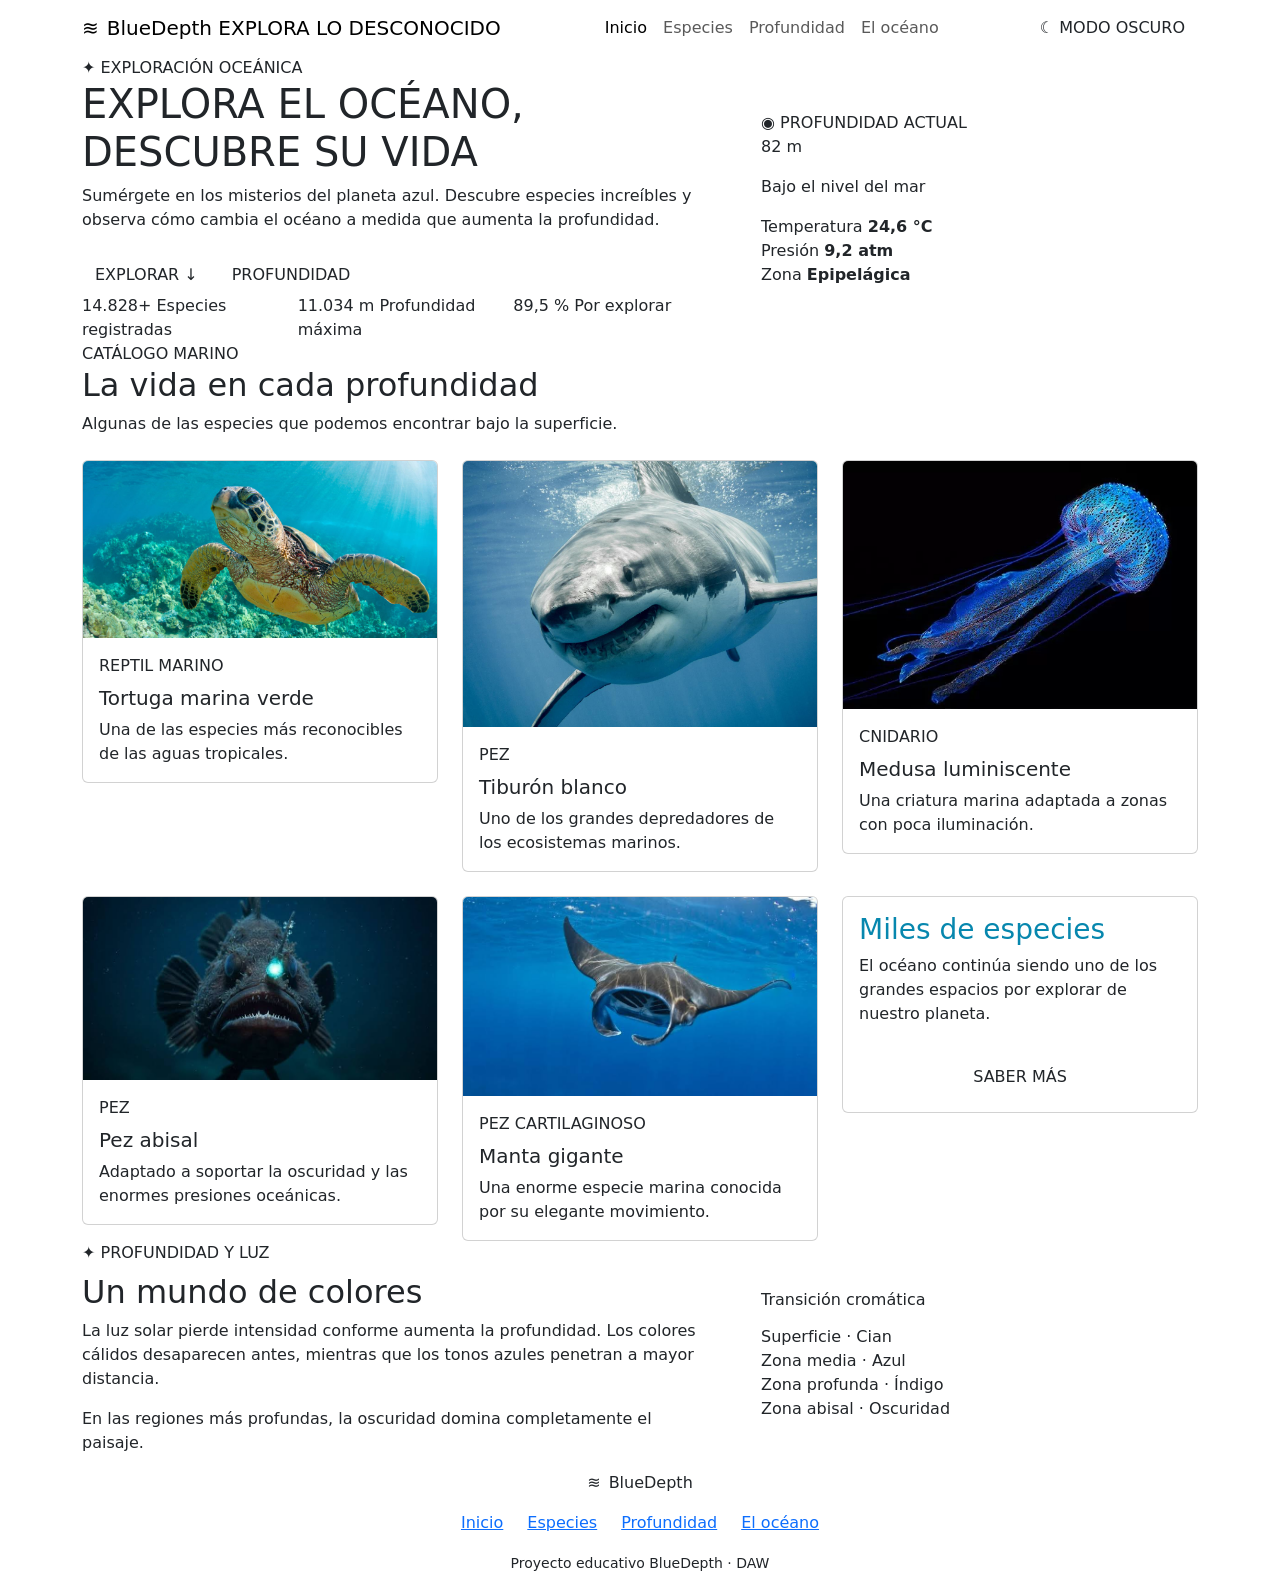
==== light/index.html @ 497cb5cd "feat: add light mode HTML and SCSS files for BlueDepth project - Created index.html for the light mo" ====
<!DOCTYPE html>
<html lang="es">
<head>
    <meta charset="UTF-8">
    <!-- Adapta la página correctamente a móviles y tablets -->
    <meta name="viewport"content="width=device-width, initial-scale=1.0">
    <!-- Descripción de la página utilizada por buscadores -->
    <meta name="description"content="BlueDepth - Explora el océano y descubre su vida.">
    <title>BlueDepth | Modo claro</title>
    <!-- Bootstrap aporta el Grid, navbar, botones y clases responsive -->
    <link href="https://cdn.jsdelivr.net/npm/bootstrap@5.3.8/dist/css/bootstrap.min.css"rel="stylesheet">
    <!-- Carga los estilos principales de la página -->
    <link rel="stylesheet" href="./scss/main.css">
    <!-- Estilo interno para demostrar otra forma de aplicar CSS -->
    <style>
        body {
            min-height: 100vh;
        }
    </style>
</head>
<body>
    <!-- Navbar responsive creado con Bootstrap -->
    <nav class="navbar navbar-expand-lg navbar-bluedepth sticky-top">
        <!-- container centra el contenido y controla su anchura -->
        <div class="container">
            <!-- LOGOTIPO -->
            <a class="navbar-brand d-flex align-items-center gap-2"href="#inicio">
                <!-- span agrupa contenido para poder aplicarle estilos -->
                <span class="logo-box">
                    ≋
                </span>
                <span>
                    <span class="brand-name">
                        Blue<span>Depth</span>
                    </span>
                    <span class="brand-subtitle">
                        EXPLORA LO DESCONOCIDO
                    </span>
                </span>
            </a>

            <!-- BOTÓN MÓVIL -->
            <!-- navbar-toggler crea el botón que abre el menú en pantallas pequeñas -->
            <button
                class="navbar-toggler"
                type="button"
                data-bs-toggle="collapse"
                data-bs-target="#menuPrincipal"
                aria-controls="menuPrincipal"
                aria-expanded="false"
                aria-label="Abrir navegación"
            >
                <span class="navbar-toggler-icon"></span>
            </button>

            <!-- MENÚ -->
            <!-- collapse permite ocultar y desplegar el menú en móvil -->
            <div class="collapse navbar-collapse"id="menuPrincipal">
                <!-- navbar-nav crea el menú y mx-auto lo centra -->
                <ul class="navbar-nav mx-auto mb-2 mb-lg-0">
                    <li class="nav-item">
                        <a class="nav-link active"href="#inicio">
                            Inicio
                        </a>
                    </li>
                    <li class="nav-item">
                        <a class="nav-link"href="#especies">
                            Especies
                        </a>
                    </li>
                    <li class="nav-item">
                        <a class="nav-link"href="#profundidad">
                            Profundidad
                        </a>
                    </li>
                    <li class="nav-item">
                        <a class="nav-link"href="#colores">
                            El océano
                        </a>
                    </li>
                </ul>

                <!-- CAMBIO A MODO OSCURO -->
                <a href="../dark/index.html"class="btn btn-ocean-outline">
                    ☾ MODO OSCURO
                </a>
            </div>
        </div>
    </nav>

    <!-- HERO -->
    <header class="hero"id="inicio">
        <div class="container">
            <!-- row crea una fila dentro del Grid de Bootstrap -->
            <div class="row align-items-center g-5">
                
                <!-- TEXTO -->
                <!-- col-lg-7 ocupa 7 de las 12 columnas en pantallas grandes -->
                <div class="col-lg-7">
                    <span class="section-label">
                        ✦ EXPLORACIÓN OCEÁNICA
                    </span>

                    <h1 class="hero-title">
                        EXPLORA EL OCÉANO,
                        <span>
                            DESCUBRE SU VIDA
                        </span>
                    </h1>

                    <p class="hero-description">
                        Sumérgete en los misterios del planeta azul.
                        Descubre especies increíbles y observa cómo
                        cambia el océano a medida que aumenta la
                        profundidad.
                    </p>

                    <!-- d-flex activa Flexbox y gap-2 separa los botones -->
                    <div class="d-flex flex-wrap gap-2 mt-4">
                        <a href="#especies"class="btn btn-ocean">
                            EXPLORAR ↓
                        </a>

                        <a href="#profundidad"class="btn btn-ocean-outline">
                            PROFUNDIDAD
                        </a>
                    </div>

                    <!-- ESTADÍSTICAS -->
                    <!-- Las columnas cambian de tamaño dependiendo de la pantalla -->
                    <div class="stats-container row g-3">
                        <div class="col-12 col-sm-4">
                            <span class="stat-number">
                                14.828+
                            </span>
                            <span class="stat-text">
                                Especies registradas
                            </span>
                        </div>

                        <div class="col-12 col-sm-4">
                            <span class="stat-number">
                                11.034 m
                            </span>
                            <span class="stat-text">
                                Profundidad máxima
                            </span>
                        </div>

                        <div class="col-12 col-sm-4">
                            <span class="stat-number">
                                89,5 %
                            </span>
                            <span class="stat-text">
                                Por explorar
                            </span>
                        </div>
                    </div>
                </div>

                <!-- PANEL DE PROFUNDIDAD -->
                <!-- col-lg-5 completa las 12 columnas junto con col-lg-7 -->
                <div class="col-lg-5"id="profundidad">
                    <div class="depth-panel">
                        <span class="depth-panel-title">
                            ◉ PROFUNDIDAD ACTUAL
                        </span>
                        <p class="depth-number">
                            82
                            <span>
                                m
                            </span>
                        </p>
                        <p class="depth-subtitle">
                            Bajo el nivel del mar
                        </p>
                        <!-- Barra visual que representa la profundidad -->
                        <div class="depth-progress">
                            <div class="depth-progress-bar">

                            </div>
                        </div>
                        <div class="depth-info">
                            <span>
                                Temperatura
                            </span>
                            <strong>
                                24,6 °C
                            </strong>
                        </div>

                        <div class="depth-info">
                            <span>
                                Presión
                            </span>
                            <strong>
                                9,2 atm
                            </strong>
                        </div>
                        <div class="depth-info">
                            <span>
                                Zona
                            </span>
                            <strong>
                                Epipelágica
                            </strong>
                        </div>
                    </div>
                </div>
            </div>
        </div>
    </header>

    <!-- CONTENIDO PRINCIPAL -->
    <!-- main contiene el contenido principal de la web -->
    <main>

        <!-- ESPECIES -->
        <section class="content-section"id="especies">
            <div class="container">
                <div class="mb-4">
                    <span class="section-label">
                        CATÁLOGO MARINO
                    </span>
                    <h2 class="section-title">
                        La vida en cada profundidad
                    </h2>
                    <p class="section-description">
                        Algunas de las especies que podemos
                        encontrar bajo la superficie.
                    </p>
                </div>

                <!-- GRID BOOTSTRAP -->
                <!-- 1 columna en móvil, 2 en tablet y 3 en escritorio -->
                <div class="row g-4">

                    <!-- TORTUGA -->
                    <!-- card es de Bootstrap y ocean-card añade nuestros estilos -->
                    <div class="col-12 col-md-6 col-lg-4">
                        <article class="card ocean-card">
                            <img src="../img/tortuga.jpg"class="card-img-top"alt="Tortuga marina">
                            <div class="card-body">
                                <span class="card-category">
                                    REPTIL MARINO
                                </span>
                                <h3 class="card-title h5 mt-2">
                                    Tortuga marina verde
                                </h3>
                                <p class="card-text">
                                    Una de las especies más
                                    reconocibles de las aguas
                                    tropicales.
                                </p>
                            </div>
                        </article>
                    </div>

                    <!-- TIBURÓN -->
                    <div class="col-12 col-md-6 col-lg-4">
                        <article class="card ocean-card">
                            <img src="../img/tiburon.jpg"class="card-img-top"alt="Tiburón blanco">
                            <div class="card-body">
                                <span class="card-category">
                                    PEZ
                                </span>
                                <h3 class="card-title h5 mt-2">
                                    Tiburón blanco
                                </h3>
                                <p class="card-text">
                                    Uno de los grandes depredadores
                                    de los ecosistemas marinos.
                                </p>
                            </div>
                        </article>
                    </div>

                    <!-- MEDUSA -->
                    <div class="col-12 col-md-6 col-lg-4">
                        <article class="card ocean-card">
                            <img src="../img/medusa.jpg"class="card-img-top"alt="Medusa luminiscente">
                            <div class="card-body">
                                <span class="card-category">
                                    CNIDARIO
                                </span>
                                <h3 class="card-title h5 mt-2">
                                    Medusa luminiscente
                                </h3>
                                <p class="card-text">
                                    Una criatura marina adaptada
                                    a zonas con poca iluminación.
                                </p>
                            </div>
                        </article>
                    </div>

                    <!-- PEZ ABISAL -->
                    <div class="col-12 col-md-6 col-lg-4">
                        <article class="card ocean-card">
                            <img src="../img/pez-abisal.jpg"class="card-img-top"alt="Pez abisal">
                            <div class="card-body">
                                <span class="card-category">
                                    PEZ
                                </span>
                                <h3 class="card-title h5 mt-2">
                                    Pez abisal
                                </h3>
                                <p class="card-text">
                                    Adaptado a soportar la oscuridad
                                    y las enormes presiones oceánicas.
                                </p>
                            </div>
                        </article>
                    </div>

                    <!-- MANTA GIGANTE -->
                    <div class="col-12 col-md-6 col-lg-4">
                        <article class="card ocean-card">
                            <img src="../img/manta.jpg"class="card-img-top"alt="Manta gigante">
                            <div class="card-body">
                                <span class="card-category">
                                    PEZ CARTILAGINOSO
                                </span>
                                <h3 class="card-title h5 mt-2">
                                    Manta gigante
                                </h3>
                                <p class="card-text">
                                    Una enorme especie marina
                                    conocida por su elegante movimiento.
                                </p>
                            </div>
                        </article>
                    </div>

                    <!-- CARD INFORMATIVA -->
                    <div class="col-12 col-md-6 col-lg-4">
                        <article class="card ocean-card">
                            <!-- d-flex y flex-column colocan el contenido verticalmente -->
                            <div class="card-body d-flex flex-column justify-content-center">
                                
                                <!-- ESTILO INLINE -->
                                <!-- El estilo inline tiene prioridad sobre los estilos externos -->
                                <h3 class="card-title"style="color: #0787ae;">
                                    Miles de especies
                                </h3>
                                <p class="card-text">
                                    El océano continúa siendo uno
                                    de los grandes espacios por
                                    explorar de nuestro planeta.
                                </p>

                                <a href="#colores"class="btn btn-ocean mt-3">
                                    SABER MÁS
                                </a>
                            </div>
                        </article>
                    </div>
                </div>
            </div>
        </section>

        <!-- COLORES DEL OCÉANO -->
        <section class="content-section pt-0"id="colores">
            <div class="container">
                <div class="ocean-information">
                    <div class="row align-items-center g-5">
                        <!-- TEXTO -->
                        <div class="col-lg-7">
                            <span class="section-label">
                                ✦ PROFUNDIDAD Y LUZ
                            </span>
                            <h2 class="mt-2">
                                Un mundo de colores
                            </h2>
                            <p>
                                La luz solar pierde intensidad
                                conforme aumenta la profundidad.
                                Los colores cálidos desaparecen
                                antes, mientras que los tonos
                                azules penetran a mayor distancia.
                            </p>
                            <p>
                                En las regiones más profundas,
                                la oscuridad domina completamente
                                el paisaje.
                            </p>
                        </div>

                        <!-- ESCALA DE COLORES -->
                        <div class="col-lg-5">
                            <div class="color-box">
                                <h3 class="h6 mb-3">
                                    Transición cromática
                                </h3>
                                <div class="color-line">
                                    <span class="color-circle surface-color"></span>
                                    <span>
                                        Superficie · Cian
                                    </span>
                                </div>
                                <div class="color-line">
                                    <span class="color-circle middle-color"></span>
                                    <span>
                                        Zona media · Azul
                                    </span>
                                </div>
                                <div class="color-line">
                                    <span class="color-circle deep-color"></span>
                                    <span>
                                        Zona profunda · Índigo
                                    </span>
                                </div>
                                <div class="color-line">
                                    <span class="color-circle abyss-color"></span>
                                    <span>
                                        Zona abisal · Oscuridad
                                    </span>
                                </div>
                            </div>
                        </div>
                    </div>
                </div>
            </div>
        </section>
    </main>

    <!-- FOOTER -->
    <!-- footer representa el pie de página -->
    <footer class="footer-bluedepth">
        <div class="container text-center">
            <div class="d-flex justify-content-center align-items-center gap-2 mb-3">
                <span class="logo-box">
                    ≋
                </span>
                <span class="brand-name">
                    Blue<span>Depth</span>
                </span>
            </div>
            <div class="d-flex flex-wrap justify-content-center gap-4 mb-3">
                <a href="#inicio">
                    Inicio
                </a>
                <a href="#especies">
                    Especies
                </a>
                <a href="#profundidad">
                    Profundidad
                </a>
                <a href="#colores">
                    El océano
                </a>
            </div>
            <small>
                Proyecto educativo BlueDepth · DAW
            </small>
        </div>
    </footer>

    <!-- JavaScript de Bootstrap necesario para el menú móvil -->
    <script src="https://cdn.jsdelivr.net/npm/bootstrap@5.3.8/dist/js/bootstrap.bundle.min.js"></script>
</body>
</html>
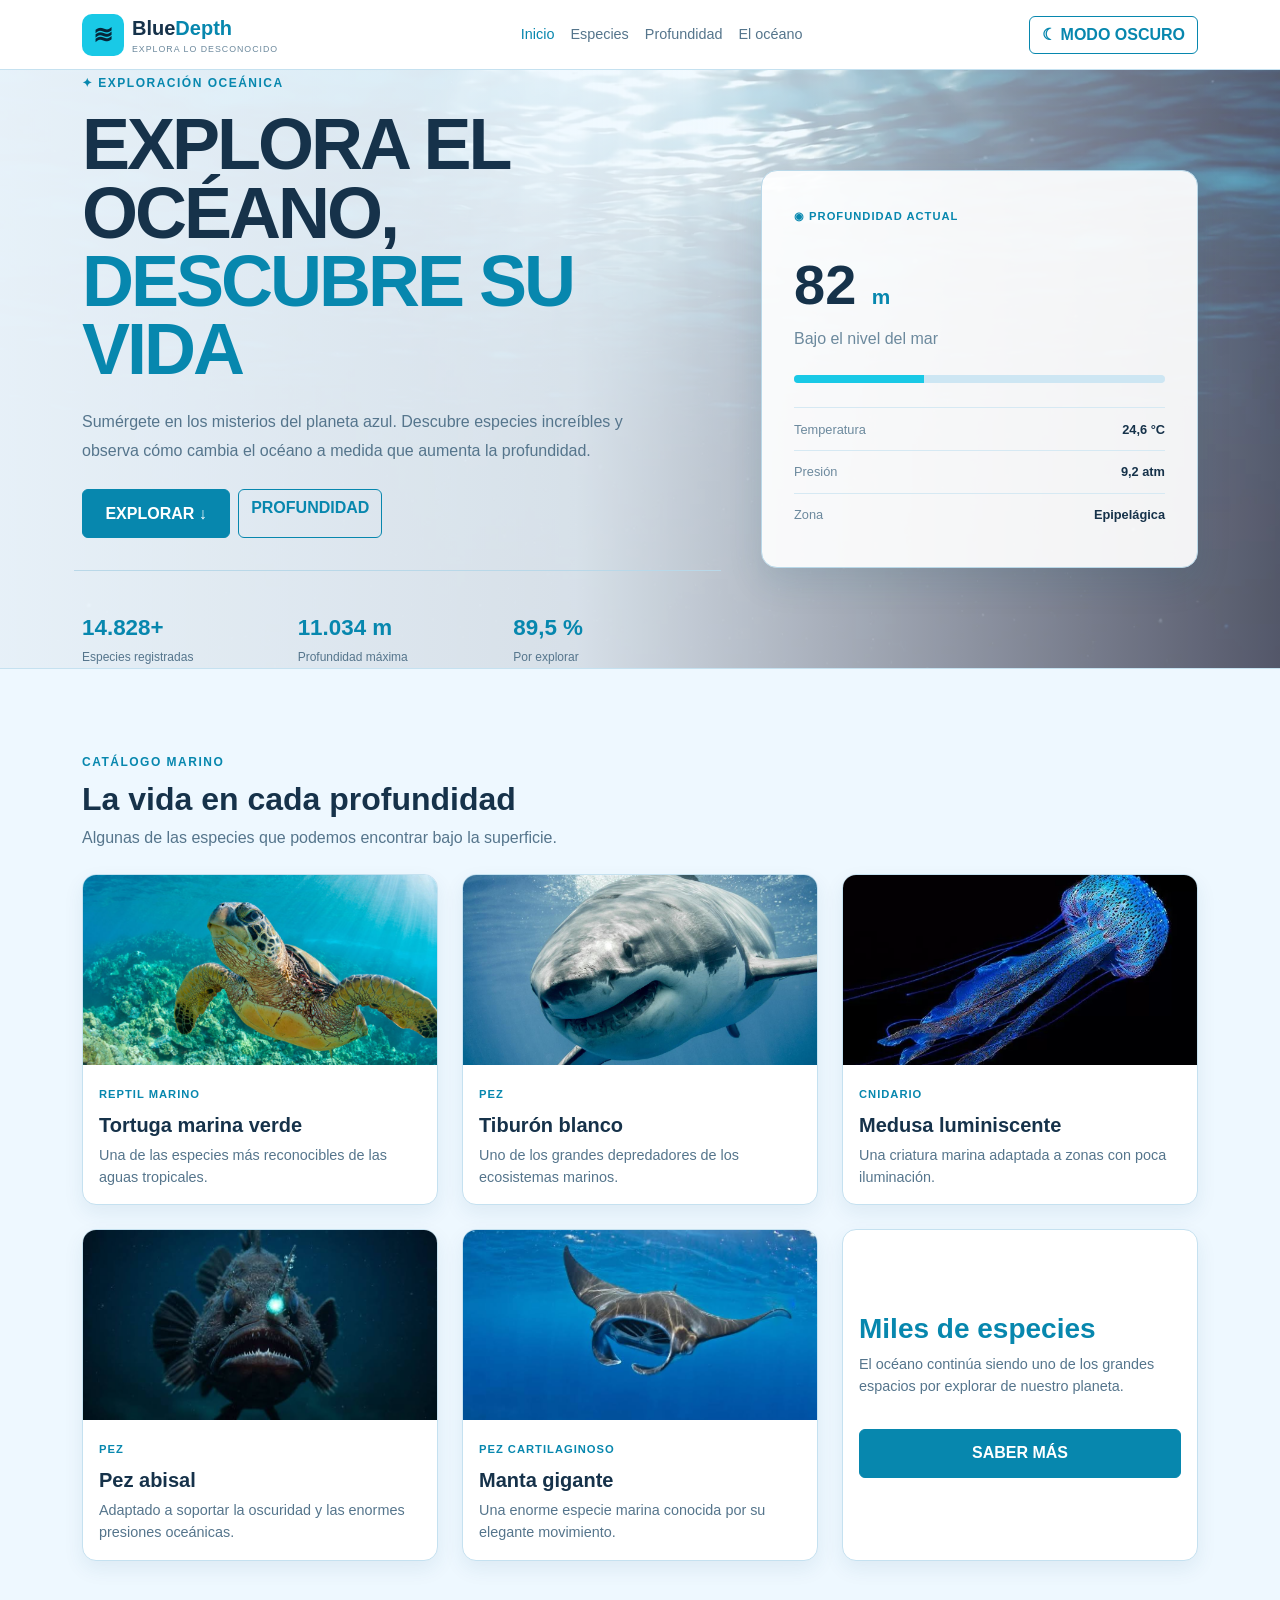
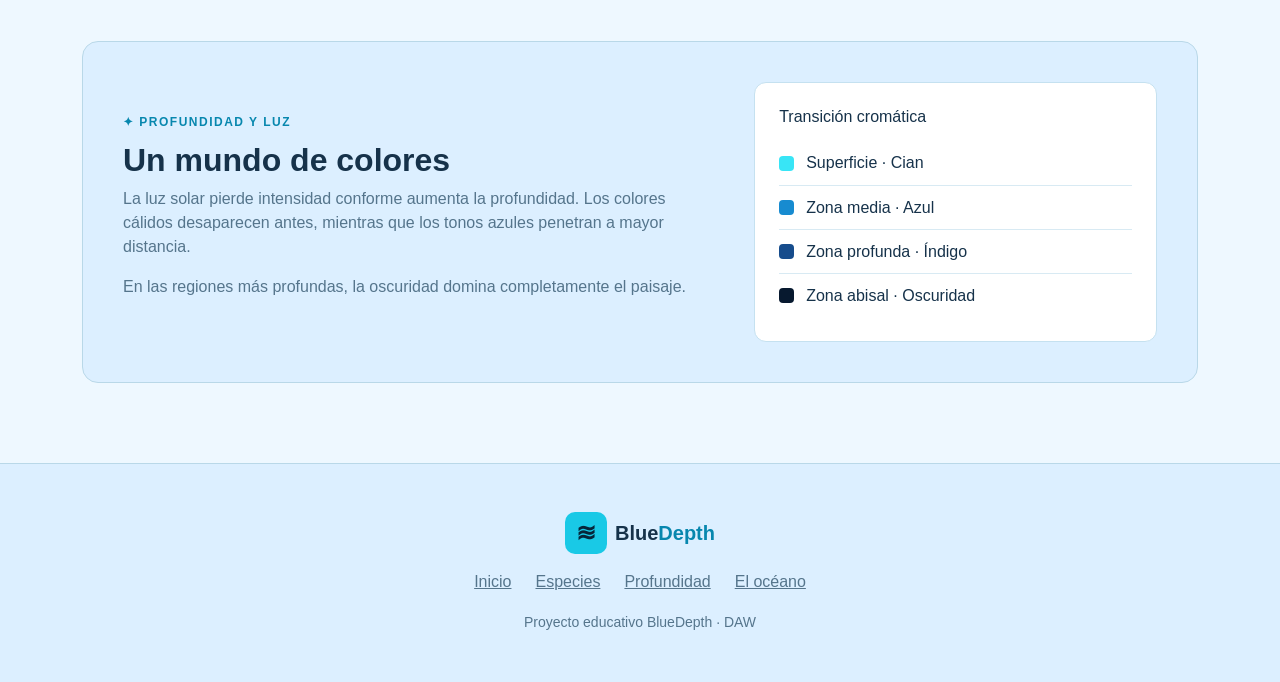
==== commit 186704db: "fix: update stylesheet link in index.html to correct path" ====
--- a/light/index.html
+++ b/light/index.html
@@ -10,7 +10,7 @@
     <!-- Bootstrap aporta el Grid, navbar, botones y clases responsive -->
     <link href="https://cdn.jsdelivr.net/npm/bootstrap@5.3.8/dist/css/bootstrap.min.css"rel="stylesheet">
     <!-- Carga los estilos principales de la página -->
-    <link rel="stylesheet" href="./scss/main.css">
+    <link rel="stylesheet" href="../css/styles.css">
     <!-- Estilo interno para demostrar otra forma de aplicar CSS -->
     <style>
         body {
--- a/css/styles.css
+++ b/css/styles.css
@@ -0,0 +1,508 @@
+/* BLUEDEPTH - ESTILOS PRINCIPALES
+   Tema claro */
+
+
+/* CONFIGURACIÓN GENERAL */
+
+/* Hace que padding y border se incluyan dentro del tamaño del elemento */
+* {
+    box-sizing: border-box;
+}
+
+/* Hace que el movimiento hacia los enlaces internos sea suave */
+html {
+    scroll-behavior: smooth;
+}
+
+/* Estilos generales que afectan a toda la página */
+body {
+    margin: 0;
+    background-color: #eef8ff;
+    color: #16324a;
+    font-family: Arial, Helvetica, sans-serif;
+}
+
+
+/* COLORES Y TEXTOS */
+
+.text-blue {
+    color: #087ea4;
+}
+
+.text-muted-custom {
+    color: #55758c;
+}
+
+/* Texto pequeño que aparece encima de los títulos de las secciones */
+.section-label {
+    color: #0787ae;
+    font-size: 0.75rem;
+    font-weight: bold;
+    letter-spacing: 1.5px;
+}
+
+
+/* NAVBAR */
+
+/* Clase propia que modifica el navbar de Bootstrap */
+.navbar-bluedepth {
+    background-color: #ffffff;
+    border-bottom: 1px solid #c5e1f0;
+}
+
+/* Cuadrado que utilizamos como icono del logotipo */
+.logo-box {
+    width: 42px;
+    height: 42px;
+
+    display: flex;
+    align-items: center;
+    justify-content: center;
+
+    background-color: #19c9e6;
+    color: #06263a;
+
+    border-radius: 10px;
+
+    font-size: 1.5rem;
+    font-weight: bold;
+}
+
+.brand-name {
+    color: #16324a;
+    font-size: 1.25rem;
+    font-weight: bold;
+}
+
+.brand-name span {
+    color: #0787ae;
+}
+
+.brand-subtitle {
+    display: block;
+
+    color: #6c899d;
+
+    font-size: 0.55rem;
+    letter-spacing: 1px;
+}
+
+
+/* Sobrescribe los estilos que Bootstrap aplica a los enlaces del navbar */
+.navbar-bluedepth .nav-link {
+    color: #55758c;
+    font-size: 0.9rem;
+}
+
+.navbar-bluedepth .nav-link:hover,
+.navbar-bluedepth .nav-link.active {
+    color: #0787ae;
+}
+
+
+/* BOTONES */
+
+/* Clase propia que modifica la apariencia de los botones de Bootstrap */
+.btn-ocean {
+    background-color: #0787ae;
+    border-color: #0787ae;
+    color: #ffffff;
+
+    font-weight: bold;
+
+    padding: 0.7rem 1.4rem;
+}
+
+/* :hover aplica estos estilos cuando el ratón está encima del botón */
+.btn-ocean:hover {
+    background-color: #056b8c;
+    border-color: #056b8c;
+    color: #ffffff;
+}
+
+/* Segundo tipo de botón con fondo transparente */
+.btn-ocean-outline {
+    background-color: transparent;
+
+    border: 1px solid #0787ae;
+
+    color: #0787ae;
+
+    font-weight: bold;
+}
+
+.btn-ocean-outline:hover {
+    background-color: #0787ae;
+    color: #ffffff;
+}
+
+
+/* HERO */
+
+/* Hero es la sección principal que aparece al entrar en la página */
+.hero {
+    min-height: 520px;
+
+    display: flex;
+    align-items: center;
+
+    position: relative;
+
+    /* Combina un degradado con la imagen para que el texto sea más legible */
+    background-image:
+        linear-gradient(
+            90deg,
+            rgba(238, 248, 255, 0.97) 0%,
+            rgba(238, 248, 255, 0.90) 45%,
+            rgba(238, 248, 255, 0.35) 100%
+        ),
+        url("../img/hero-oceano.jpg");
+
+    background-size: cover;
+    background-position: center;
+
+    border-bottom: 1px solid #c5e1f0;
+}
+
+.hero-title {
+    max-width: 700px;
+
+    margin-top: 1rem;
+
+    color: #16324a;
+
+    /* clamp cambia el tamaño del título dependiendo del tamaño de pantalla */
+    font-size: clamp(2.5rem, 6vw, 4.5rem);
+    font-weight: 900;
+
+    line-height: 0.95;
+
+    letter-spacing: -3px;
+}
+
+.hero-title span {
+    display: block;
+    color: #0787ae;
+}
+
+.hero-description {
+    max-width: 570px;
+
+    margin-top: 1.5rem;
+
+    color: #55758c;
+
+    line-height: 1.8;
+}
+
+
+/* ESTADÍSTICAS */
+
+.stats-container {
+    max-width: 650px;
+
+    margin-top: 2rem;
+    padding-top: 1.5rem;
+
+    border-top: 1px solid #b9d8e8;
+}
+
+.stat-number {
+    display: block;
+
+    color: #0787ae;
+
+    font-size: 1.4rem;
+    font-weight: bold;
+}
+
+.stat-text {
+    color: #55758c;
+    font-size: 0.75rem;
+}
+
+
+/* PANEL DE PROFUNDIDAD */
+
+.depth-panel {
+    padding: 2rem;
+
+    background-color: rgba(255, 255, 255, 0.92);
+
+    border: 1px solid #b9d8e8;
+    border-radius: 16px;
+
+    box-shadow: 0 15px 35px rgba(20, 80, 110, 0.12);
+}
+
+.depth-panel-title {
+    color: #0787ae;
+
+    font-size: 0.7rem;
+    font-weight: bold;
+
+    letter-spacing: 1px;
+}
+
+.depth-number {
+    margin: 1rem 0 0;
+
+    color: #16324a;
+
+    font-size: 3.5rem;
+    font-weight: 900;
+}
+
+.depth-number span {
+    color: #0787ae;
+    font-size: 1.3rem;
+}
+
+.depth-subtitle {
+    color: #6c899d;
+}
+
+/* Fondo sobre el que se dibuja la barra de profundidad */
+.depth-progress {
+    height: 8px;
+
+    margin: 1.5rem 0;
+
+    /* Evita que la barra interior salga de los bordes redondeados */
+    overflow: hidden;
+
+    background-color: #cde6f3;
+
+    border-radius: 20px;
+}
+
+/* Representa visualmente el porcentaje de profundidad */
+.depth-progress-bar {
+    width: 35%;
+    height: 100%;
+
+    background-color: #19c9e6;
+}
+
+.depth-info {
+    display: flex;
+    justify-content: space-between;
+
+    padding: 0.7rem 0;
+
+    border-top: 1px solid #d6e9f3;
+
+    font-size: 0.8rem;
+}
+
+.depth-info span {
+    color: #6c899d;
+}
+
+
+/* SECCIONES */
+
+.content-section {
+    padding: 5rem 0;
+}
+
+.section-title {
+    margin-top: 0.4rem;
+
+    color: #16324a;
+
+    font-size: 2rem;
+    font-weight: bold;
+}
+
+.section-description {
+    color: #55758c;
+}
+
+
+/* CARDS BOOTSTRAP PERSONALIZADAS */
+
+/* Sobrescribe la card de Bootstrap con nuestro diseño */
+.ocean-card {
+    height: 100%;
+
+    /* Evita que el contenido salga de los bordes redondeados */
+    overflow: hidden;
+
+    background-color: #ffffff;
+
+    border: 1px solid #c5e1f0;
+    border-radius: 14px;
+
+    box-shadow: 0 8px 20px rgba(20, 80, 110, 0.08);
+
+    /* Hace suave el movimiento de la tarjeta al pasar el ratón */
+    transition:
+        transform 0.2s ease,
+        box-shadow 0.2s ease;
+}
+
+/* Eleva ligeramente la tarjeta cuando pasamos el ratón */
+.ocean-card:hover {
+    transform: translateY(-5px);
+
+    box-shadow: 0 14px 28px rgba(20, 80, 110, 0.15);
+}
+
+.ocean-card .card-img-top {
+    height: 190px;
+
+    /* Recorta la imagen para llenar su espacio sin deformarla */
+    object-fit: cover;
+}
+
+.ocean-card .card-title {
+    color: #16324a;
+    font-weight: bold;
+}
+
+.ocean-card .card-text {
+    color: #55758c;
+    font-size: 0.9rem;
+}
+
+.card-category {
+    color: #0787ae;
+
+    font-size: 0.7rem;
+    font-weight: bold;
+
+    letter-spacing: 1px;
+}
+
+
+/* SECCIÓN INFORMACIÓN */
+
+.ocean-information {
+    padding: 2.5rem;
+
+    background-color: #dcefff;
+
+    border: 1px solid #b9d8e8;
+    border-radius: 16px;
+}
+
+.ocean-information h2 {
+    color: #16324a;
+    font-weight: bold;
+}
+
+.ocean-information p {
+    color: #55758c;
+}
+
+.color-box {
+    padding: 1.5rem;
+
+    background-color: #ffffff;
+
+    border: 1px solid #c5e1f0;
+    border-radius: 12px;
+}
+
+.color-line {
+    display: flex;
+    align-items: center;
+
+    gap: 12px;
+
+    padding: 0.6rem 0;
+
+    border-bottom: 1px solid #d8eaf3;
+}
+
+/* Elimina la línea inferior únicamente del último elemento */
+.color-line:last-child {
+    border-bottom: 0;
+}
+
+.color-circle {
+    width: 15px;
+    height: 15px;
+
+    /* Impide que Flexbox reduzca el tamaño del cuadrado */
+    flex-shrink: 0;
+
+    border-radius: 4px;
+}
+
+.surface-color {
+    background-color: #38e5f6;
+}
+
+.middle-color {
+    background-color: #178bd0;
+}
+
+.deep-color {
+    background-color: #164c8c;
+}
+
+.abyss-color {
+    background-color: #07192f;
+}
+
+
+/* FOOTER */
+
+.footer-bluedepth {
+    padding: 3rem 0;
+
+    background-color: #dcefff;
+
+    border-top: 1px solid #b9d8e8;
+
+    color: #55758c;
+}
+
+.footer-bluedepth a {
+    color: #55758c;
+}
+
+.footer-bluedepth a:hover {
+    color: #0787ae;
+}
+
+
+/* RESPONSIVE */
+
+/* Modifica algunos tamaños cuando la pantalla es de tablet o menor */
+@media (max-width: 991px) {
+
+    .hero {
+        padding: 4rem 0;
+    }
+
+    .hero-title {
+        font-size: 3.5rem;
+    }
+
+    .depth-panel {
+        margin-top: 2rem;
+    }
+
+}
+
+
+/* Modifica el diseño específicamente para móviles */
+@media (max-width: 576px) {
+
+    .hero-title {
+        font-size: 2.8rem;
+        letter-spacing: -2px;
+    }
+
+    .content-section {
+        padding: 3.5rem 0;
+    }
+
+    .ocean-information {
+        padding: 1.5rem;
+    }
+
+}
